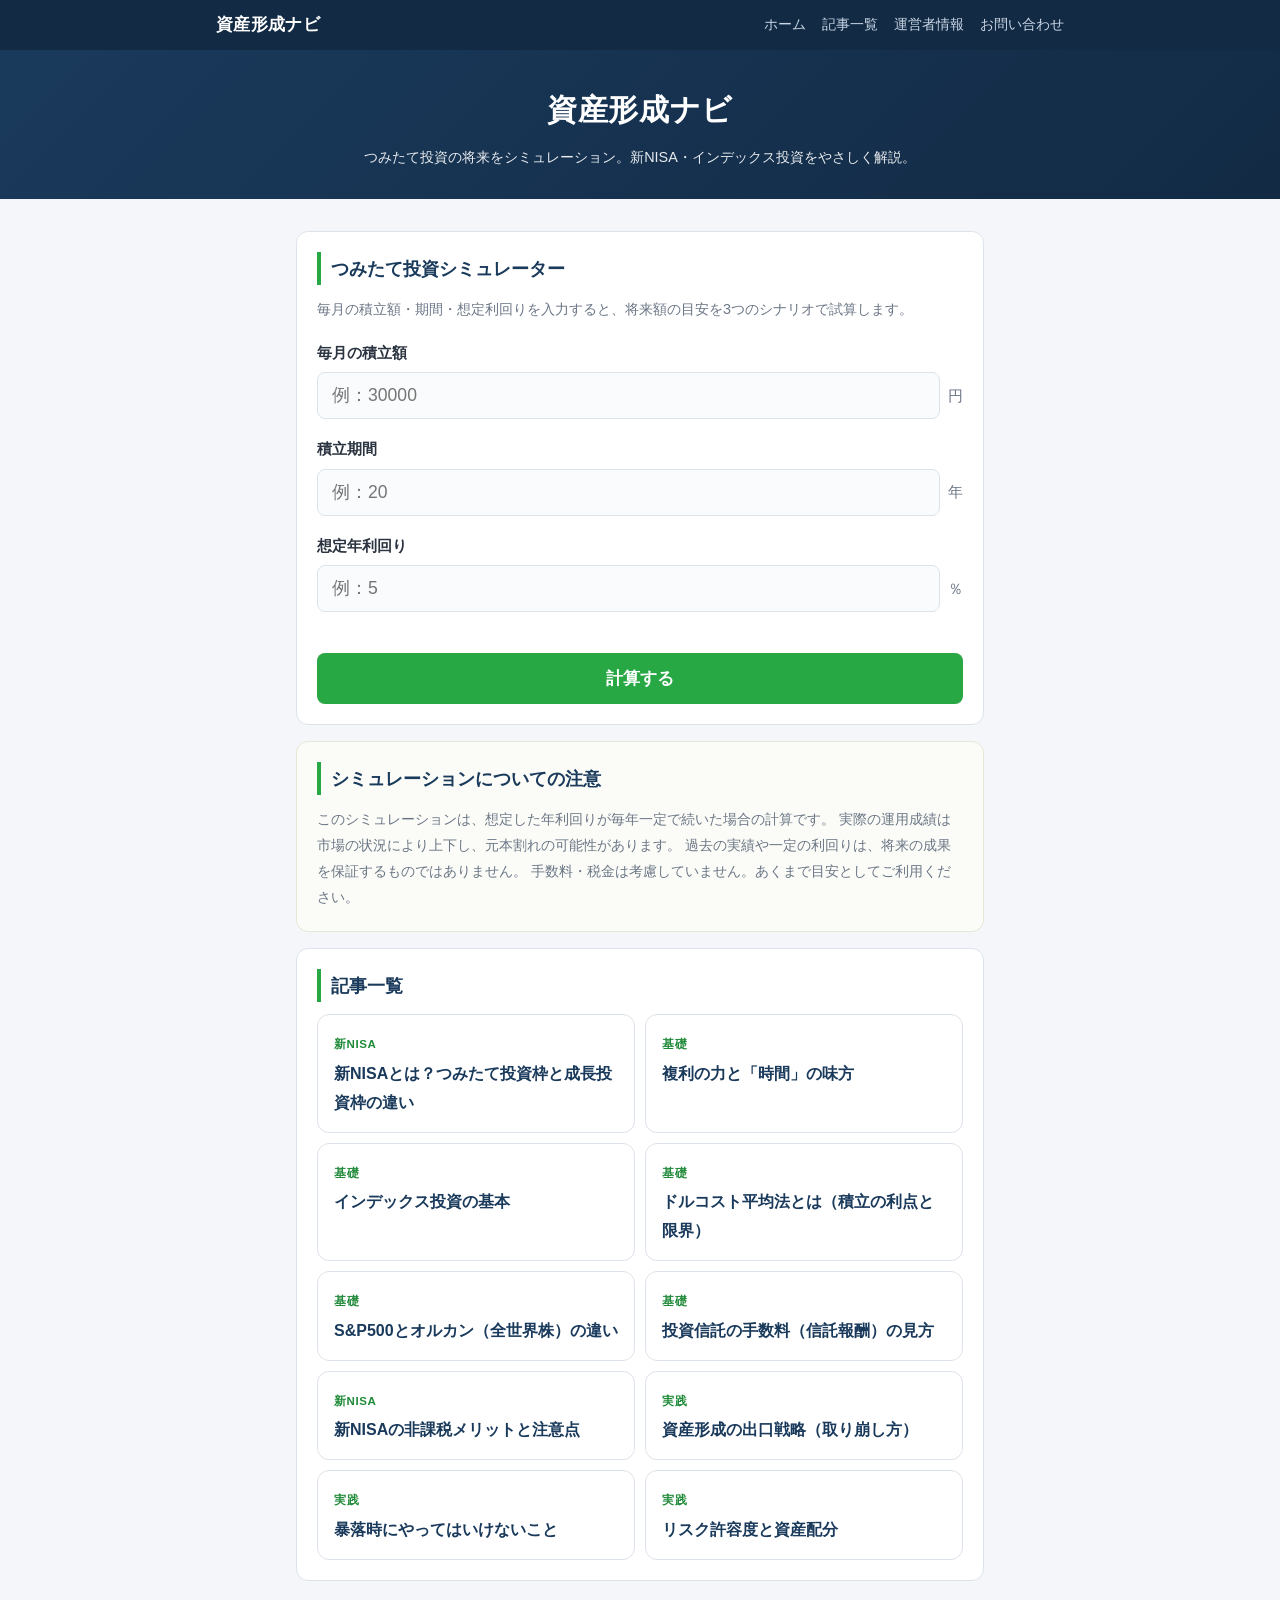
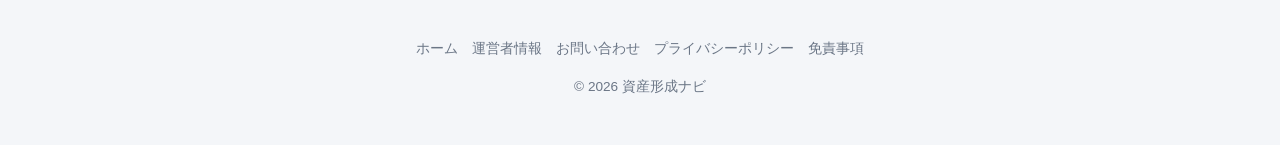
==== index.html @ 5019c0ee "資産形成ナビ 初版 - つみたて投資シミュレーター（複利・3シナリオ・元本割れ等の注意明記） - 新NISA・インデックス投資・資産形成の解説記事10本 - 必須ページ（運営者情報・プライバシーポリシ" ====
<!DOCTYPE html>
<html lang="ja">
<head>
<meta charset="UTF-8">
<meta name="viewport" content="width=device-width, initial-scale=1.0">
<title>資産形成ナビ｜つみたて投資シミュレーターと投資の解説</title>
<meta name="description" content="つみたて投資の将来額を無料でシミュレーション。毎月の積立額・期間・想定利回りを入力するだけで3つのシナリオを試算。新NISA・インデックス投資の基本もやさしく解説します。">
<link rel="stylesheet" href="style.css">
</head>
<body>

<header class="topbar">
  <div class="topbar-inner">
    <a class="site-title" href="index.html">資産形成ナビ</a>
    <nav class="site-nav">
      <a href="index.html">ホーム</a>
      <a href="index.html#articles">記事一覧</a>
      <a href="about.html">運営者情報</a>
      <a href="contact.html">お問い合わせ</a>
    </nav>
  </div>
</header>

<header class="site-header">
  <h1>資産形成ナビ</h1>
  <p class="tagline">つみたて投資の将来をシミュレーション。新NISA・インデックス投資をやさしく解説。</p>
</header>

<main>

  <section class="card form-card">
    <h2>つみたて投資シミュレーター</h2>
    <p class="form-intro">毎月の積立額・期間・想定利回りを入力すると、将来額の目安を3つのシナリオで試算します。</p>
    <form id="sim-form" novalidate>
      <div class="field">
        <label for="monthly">毎月の積立額</label>
        <div class="input-wrap">
          <input type="number" id="monthly" inputmode="numeric" min="1" step="1000" placeholder="例：30000" required>
          <span class="unit">円</span>
        </div>
      </div>
      <div class="field">
        <label for="years">積立期間</label>
        <div class="input-wrap">
          <input type="number" id="years" inputmode="numeric" min="1" step="1" placeholder="例：20" required>
          <span class="unit">年</span>
        </div>
      </div>
      <div class="field">
        <label for="rate">想定年利回り</label>
        <div class="input-wrap">
          <input type="number" id="rate" inputmode="decimal" min="0.1" step="0.1" placeholder="例：5" required>
          <span class="unit">％</span>
        </div>
      </div>
      <p id="form-error" class="form-error" role="alert"></p>
      <button type="submit" id="calc-btn">計算する</button>
    </form>
  </section>

  <section id="result" class="result-area" hidden>
    <h2>シミュレーション結果</h2>
    <div class="result-grid" id="result-cards"></div>
    <p class="result-note">※ 各シナリオの利回りが毎年一定で続いた場合の試算です。</p>
  </section>

  <section class="card disclaimer">
    <h2>シミュレーションについての注意</h2>
    <p>
      このシミュレーションは、想定した年利回りが毎年一定で続いた場合の計算です。
      実際の運用成績は市場の状況により上下し、元本割れの可能性があります。
      過去の実績や一定の利回りは、将来の成果を保証するものではありません。
      手数料・税金は考慮していません。あくまで目安としてご利用ください。
    </p>
  </section>

  <section class="card" id="articles">
    <h2>記事一覧</h2>
    <div class="article-list">
      <a class="article-card" href="article-01-shin-nisa-towa.html"><span class="card-cat">新NISA</span><span class="card-title">新NISAとは？つみたて投資枠と成長投資枠の違い</span></a>
      <a class="article-card" href="article-02-fukuri.html"><span class="card-cat">基礎</span><span class="card-title">複利の力と「時間」の味方</span></a>
      <a class="article-card" href="article-03-index-toushi.html"><span class="card-cat">基礎</span><span class="card-title">インデックス投資の基本</span></a>
      <a class="article-card" href="article-04-dollar-cost.html"><span class="card-cat">基礎</span><span class="card-title">ドルコスト平均法とは（積立の利点と限界）</span></a>
      <a class="article-card" href="article-05-sp500-orukan.html"><span class="card-cat">基礎</span><span class="card-title">S&amp;P500とオルカン（全世界株）の違い</span></a>
      <a class="article-card" href="article-06-shintaku-hoshu.html"><span class="card-cat">基礎</span><span class="card-title">投資信託の手数料（信託報酬）の見方</span></a>
      <a class="article-card" href="article-07-nisa-chuui.html"><span class="card-cat">新NISA</span><span class="card-title">新NISAの非課税メリットと注意点</span></a>
      <a class="article-card" href="article-08-deguchi.html"><span class="card-cat">実践</span><span class="card-title">資産形成の出口戦略（取り崩し方）</span></a>
      <a class="article-card" href="article-09-bouraku.html"><span class="card-cat">実践</span><span class="card-title">暴落時にやってはいけないこと</span></a>
      <a class="article-card" href="article-10-risk-haibun.html"><span class="card-cat">実践</span><span class="card-title">リスク許容度と資産配分</span></a>
    </div>
  </section>

</main>

<footer class="site-footer">
  <nav>
    <a href="index.html">ホーム</a>
    <a href="about.html">運営者情報</a>
    <a href="contact.html">お問い合わせ</a>
    <a href="privacy.html">プライバシーポリシー</a>
    <a href="disclaimer.html">免責事項</a>
  </nav>
  <p>&copy; 2026 資産形成ナビ</p>
</footer>

<script src="script.js"></script>
</body>
</html>
---- style.css ----
:root {
  --navy: #1a3a5c;
  --navy-dark: #122a44;
  --green: #28a745;
  --green-dark: #1f8a38;
  --bg: #f4f6f9;
  --text: #2b3440;
  --muted: #6b7686;
  --border: #dde3ea;
  --radius: 12px;
}

* {
  box-sizing: border-box;
}

body {
  margin: 0;
  font-family: -apple-system, BlinkMacSystemFont, "Segoe UI", "Hiragino Sans", "Noto Sans JP", Meiryo, sans-serif;
  background: var(--bg);
  color: var(--text);
  line-height: 1.8;
}

/* ===== グローバルナビ ===== */
.topbar {
  background: var(--navy-dark);
  color: #fff;
}

.topbar-inner {
  max-width: 880px;
  margin: 0 auto;
  padding: 10px 16px;
  display: flex;
  align-items: center;
  justify-content: space-between;
  flex-wrap: wrap;
  gap: 6px 16px;
}

.site-title {
  color: #fff;
  font-weight: 700;
  font-size: 1.05rem;
  text-decoration: none;
  letter-spacing: 0.02em;
}

.site-nav {
  display: flex;
  flex-wrap: wrap;
  gap: 4px 16px;
}

.site-nav a {
  color: #c8d6e5;
  text-decoration: none;
  font-size: 0.88rem;
}

.site-nav a:hover {
  color: #fff;
}

/* ===== ヒーロー ===== */
.site-header {
  background: linear-gradient(135deg, var(--navy), var(--navy-dark));
  color: #fff;
  padding: 32px 16px 28px;
  text-align: center;
}

.site-header h1 {
  margin: 0 0 8px;
  font-size: 1.5rem;
  letter-spacing: 0.02em;
}

.tagline {
  margin: 0;
  font-size: 0.9rem;
  opacity: 0.9;
}

/* ===== レイアウト・カード ===== */
main {
  max-width: 720px;
  margin: 0 auto;
  padding: 16px;
}

.card {
  background: #fff;
  border: 1px solid var(--border);
  border-radius: var(--radius);
  padding: 20px;
  margin: 16px 0;
}

.card h2 {
  margin: 0 0 12px;
  font-size: 1.15rem;
  color: var(--navy);
  border-left: 4px solid var(--green);
  padding-left: 10px;
}

.form-intro {
  margin: 0 0 16px;
  font-size: 0.9rem;
  color: var(--muted);
}

/* ===== フォーム ===== */
.field {
  margin-bottom: 16px;
}

.field label {
  display: block;
  font-weight: 600;
  font-size: 0.95rem;
  margin-bottom: 6px;
}

.input-wrap {
  display: flex;
  align-items: center;
  gap: 8px;
}

.input-wrap input {
  flex: 1;
  min-width: 0;
  font-size: 1.1rem;
  padding: 12px 14px;
  border: 1.5px solid var(--border);
  border-radius: 8px;
  background: #fafbfc;
}

.input-wrap input:focus {
  outline: none;
  border-color: var(--green);
  background: #fff;
  box-shadow: 0 0 0 3px rgba(40, 167, 69, 0.15);
}

.unit {
  color: var(--muted);
  font-size: 0.95rem;
  white-space: nowrap;
}

.form-error {
  color: #c0392b;
  font-size: 0.9rem;
  min-height: 1.2em;
  margin: 0 0 8px;
}

#calc-btn {
  display: block;
  width: 100%;
  padding: 14px;
  font-size: 1.05rem;
  font-weight: 700;
  color: #fff;
  background: var(--green);
  border: none;
  border-radius: 8px;
  cursor: pointer;
  transition: background 0.2s, transform 0.1s;
}

#calc-btn:hover {
  background: var(--green-dark);
}

#calc-btn:active {
  transform: scale(0.98);
}

/* ===== 結果 ===== */
.result-area {
  margin: 16px 0;
  opacity: 0;
  transform: translateY(12px);
  transition: opacity 0.4s ease, transform 0.4s ease;
}

.result-area.visible {
  opacity: 1;
  transform: translateY(0);
}

.result-area h2 {
  font-size: 1.15rem;
  color: var(--navy);
  border-left: 4px solid var(--green);
  padding-left: 10px;
  margin: 0 0 12px;
}

.result-grid {
  display: grid;
  grid-template-columns: 1fr;
  gap: 12px;
}

.result-card {
  background: #fff;
  border: 1px solid var(--border);
  border-radius: var(--radius);
  padding: 16px;
}

.result-card.highlight {
  border: 2px solid var(--green);
  box-shadow: 0 2px 10px rgba(40, 167, 69, 0.12);
}

.scenario-title {
  margin: 0 0 8px;
  font-size: 0.95rem;
  color: var(--navy);
  font-weight: 700;
}

.fv-label {
  margin: 0;
  font-size: 0.78rem;
  color: var(--muted);
}

.fv-value {
  margin: 0 0 10px;
  font-size: 1.5rem;
  font-weight: 700;
  color: var(--navy);
  line-height: 1.3;
}

.result-card.highlight .fv-value {
  color: var(--green-dark);
  font-size: 1.65rem;
}

/* 元本と運用益の積み上げバー */
.stack-bar {
  display: flex;
  height: 12px;
  border-radius: 6px;
  overflow: hidden;
  background: var(--border);
  margin-bottom: 10px;
}

.principalBar {
  background: var(--navy);
  height: 100%;
}

.gainBar {
  background: var(--green);
  height: 100%;
}

.breakdown {
  margin: 0;
  font-size: 0.85rem;
}

.breakdown-row {
  display: flex;
  justify-content: space-between;
  align-items: baseline;
  gap: 8px;
}

.breakdown dt {
  color: var(--muted);
  display: flex;
  align-items: center;
  gap: 6px;
}

.breakdown dd {
  margin: 0;
  font-weight: 700;
  color: var(--text);
}

.dot {
  display: inline-block;
  width: 9px;
  height: 9px;
  border-radius: 50%;
}

.dot-principal {
  background: var(--navy);
}

.dot-gain {
  background: var(--green);
}

.result-note {
  font-size: 0.8rem;
  color: var(--muted);
  margin: 10px 0 0;
}

/* ===== 注意書き ===== */
.disclaimer {
  background: #fbfcf7;
  border: 1px solid #e3e8d8;
}

.disclaimer p {
  font-size: 0.9rem;
  color: var(--muted);
  margin: 0;
}

/* ===== 広告枠（記事ページ用） ===== */
.ad-area {
  background: #eef1f5;
  border: 1px dashed var(--border);
  border-radius: var(--radius);
  min-height: 90px;
  margin: 16px 0;
  display: flex;
  align-items: center;
  justify-content: center;
}

.ad-label {
  color: #aab3bf;
  font-size: 0.8rem;
  letter-spacing: 0.2em;
}

/* ===== 記事ページ ===== */
.article h1 {
  font-size: 1.4rem;
  color: var(--navy);
  line-height: 1.5;
  margin: 0 0 16px;
  border-bottom: 2px solid var(--green);
  padding-bottom: 12px;
}

.article .lead {
  font-size: 1rem;
  color: var(--text);
}

.article blockquote {
  margin: 14px 0;
  padding: 10px 16px;
  background: #f4f6f9;
  border-left: 4px solid var(--green);
  border-radius: 0 8px 8px 0;
  font-weight: 600;
  color: var(--navy);
}

.article ul {
  padding-left: 1.2em;
}

.article li {
  margin: 4px 0;
}

/* ===== 記事一覧（トップ） ===== */
.article-list {
  display: grid;
  grid-template-columns: 1fr;
  gap: 10px;
}

.article-card {
  display: block;
  background: #fff;
  border: 1px solid var(--border);
  border-radius: var(--radius);
  padding: 14px 16px;
  text-decoration: none;
  color: var(--text);
  transition: border-color 0.2s, transform 0.1s;
}

.article-card:hover {
  border-color: var(--green);
  transform: translateY(-2px);
}

.article-card .card-cat {
  font-size: 0.72rem;
  font-weight: 700;
  color: var(--green-dark);
  letter-spacing: 0.05em;
}

.article-card .card-title {
  display: block;
  font-size: 1rem;
  font-weight: 700;
  color: var(--navy);
  margin-top: 2px;
}

/* ===== フッター ===== */
.site-footer {
  text-align: center;
  padding: 24px 16px 32px;
  color: var(--muted);
  font-size: 0.85rem;
}

.site-footer nav {
  margin-bottom: 10px;
  display: flex;
  flex-wrap: wrap;
  justify-content: center;
  gap: 6px 14px;
}

.site-footer nav a {
  color: var(--muted);
  text-decoration: none;
}

.site-footer nav a:hover {
  color: var(--navy);
  text-decoration: underline;
}

/* ===== レスポンシブ ===== */
@media (min-width: 600px) {
  .site-header h1 {
    font-size: 1.9rem;
  }

  .result-grid {
    grid-template-columns: 1fr 1fr 1fr;
  }

  .article-list {
    grid-template-columns: 1fr 1fr;
  }
}
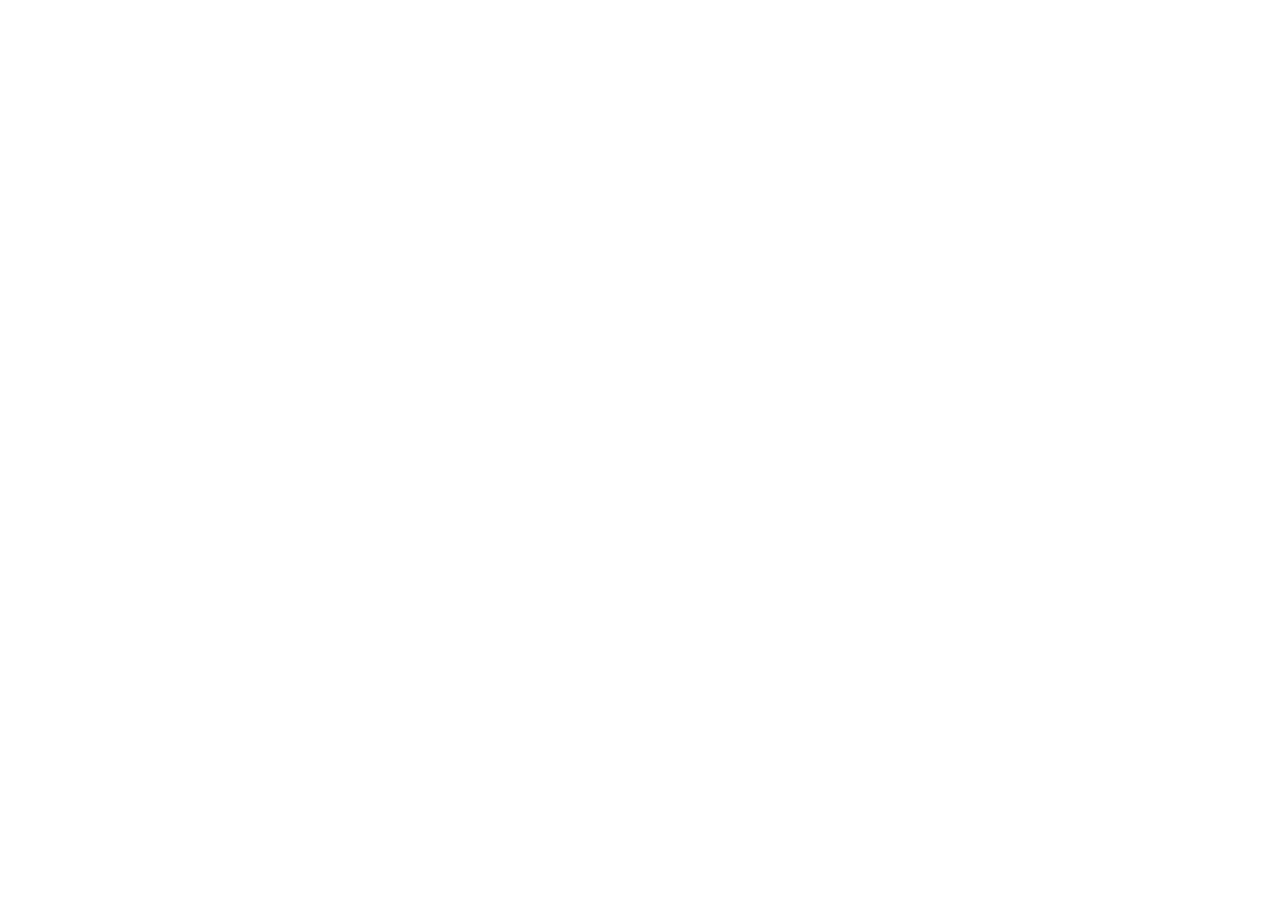
==== commit dd5ba50d: "統合ハブ(2026justeco-crypto.github.io)へ移転：全ページをリダイレクト化" ====
--- a/index.html
+++ b/index.html
@@ -1,108 +1,7 @@
 <!DOCTYPE html>
-<html lang="ja">
-<head>
-<meta charset="UTF-8">
-<meta name="viewport" content="width=device-width, initial-scale=1.0">
-<title>資産形成ナビ｜つみたて投資シミュレーターと投資の解説</title>
-<meta name="description" content="つみたて投資の将来額を無料でシミュレーション。毎月の積立額・期間・想定利回りを入力するだけで3つのシナリオを試算。新NISA・インデックス投資の基本もやさしく解説します。">
-<link rel="stylesheet" href="style.css">
-</head>
-<body>
-
-<header class="topbar">
-  <div class="topbar-inner">
-    <a class="site-title" href="index.html">資産形成ナビ</a>
-    <nav class="site-nav">
-      <a href="index.html">ホーム</a>
-      <a href="index.html#articles">記事一覧</a>
-      <a href="about.html">運営者情報</a>
-      <a href="contact.html">お問い合わせ</a>
-    </nav>
-  </div>
-</header>
-
-<header class="site-header">
-  <h1>資産形成ナビ</h1>
-  <p class="tagline">つみたて投資の将来をシミュレーション。新NISA・インデックス投資をやさしく解説。</p>
-</header>
-
-<main>
-
-  <section class="card form-card">
-    <h2>つみたて投資シミュレーター</h2>
-    <p class="form-intro">毎月の積立額・期間・想定利回りを入力すると、将来額の目安を3つのシナリオで試算します。</p>
-    <form id="sim-form" novalidate>
-      <div class="field">
-        <label for="monthly">毎月の積立額</label>
-        <div class="input-wrap">
-          <input type="number" id="monthly" inputmode="numeric" min="1" step="1000" placeholder="例：30000" required>
-          <span class="unit">円</span>
-        </div>
-      </div>
-      <div class="field">
-        <label for="years">積立期間</label>
-        <div class="input-wrap">
-          <input type="number" id="years" inputmode="numeric" min="1" step="1" placeholder="例：20" required>
-          <span class="unit">年</span>
-        </div>
-      </div>
-      <div class="field">
-        <label for="rate">想定年利回り</label>
-        <div class="input-wrap">
-          <input type="number" id="rate" inputmode="decimal" min="0.1" step="0.1" placeholder="例：5" required>
-          <span class="unit">％</span>
-        </div>
-      </div>
-      <p id="form-error" class="form-error" role="alert"></p>
-      <button type="submit" id="calc-btn">計算する</button>
-    </form>
-  </section>
-
-  <section id="result" class="result-area" hidden>
-    <h2>シミュレーション結果</h2>
-    <div class="result-grid" id="result-cards"></div>
-    <p class="result-note">※ 各シナリオの利回りが毎年一定で続いた場合の試算です。</p>
-  </section>
-
-  <section class="card disclaimer">
-    <h2>シミュレーションについての注意</h2>
-    <p>
-      このシミュレーションは、想定した年利回りが毎年一定で続いた場合の計算です。
-      実際の運用成績は市場の状況により上下し、元本割れの可能性があります。
-      過去の実績や一定の利回りは、将来の成果を保証するものではありません。
-      手数料・税金は考慮していません。あくまで目安としてご利用ください。
-    </p>
-  </section>
-
-  <section class="card" id="articles">
-    <h2>記事一覧</h2>
-    <div class="article-list">
-      <a class="article-card" href="article-01-shin-nisa-towa.html"><span class="card-cat">新NISA</span><span class="card-title">新NISAとは？つみたて投資枠と成長投資枠の違い</span></a>
-      <a class="article-card" href="article-02-fukuri.html"><span class="card-cat">基礎</span><span class="card-title">複利の力と「時間」の味方</span></a>
-      <a class="article-card" href="article-03-index-toushi.html"><span class="card-cat">基礎</span><span class="card-title">インデックス投資の基本</span></a>
-      <a class="article-card" href="article-04-dollar-cost.html"><span class="card-cat">基礎</span><span class="card-title">ドルコスト平均法とは（積立の利点と限界）</span></a>
-      <a class="article-card" href="article-05-sp500-orukan.html"><span class="card-cat">基礎</span><span class="card-title">S&amp;P500とオルカン（全世界株）の違い</span></a>
-      <a class="article-card" href="article-06-shintaku-hoshu.html"><span class="card-cat">基礎</span><span class="card-title">投資信託の手数料（信託報酬）の見方</span></a>
-      <a class="article-card" href="article-07-nisa-chuui.html"><span class="card-cat">新NISA</span><span class="card-title">新NISAの非課税メリットと注意点</span></a>
-      <a class="article-card" href="article-08-deguchi.html"><span class="card-cat">実践</span><span class="card-title">資産形成の出口戦略（取り崩し方）</span></a>
-      <a class="article-card" href="article-09-bouraku.html"><span class="card-cat">実践</span><span class="card-title">暴落時にやってはいけないこと</span></a>
-      <a class="article-card" href="article-10-risk-haibun.html"><span class="card-cat">実践</span><span class="card-title">リスク許容度と資産配分</span></a>
-    </div>
-  </section>
-
-</main>
-
-<footer class="site-footer">
-  <nav>
-    <a href="index.html">ホーム</a>
-    <a href="about.html">運営者情報</a>
-    <a href="contact.html">お問い合わせ</a>
-    <a href="privacy.html">プライバシーポリシー</a>
-    <a href="disclaimer.html">免責事項</a>
-  </nav>
-  <p>&copy; 2026 資産形成ナビ</p>
-</footer>
-
-<script src="script.js"></script>
-</body>
-</html>
+<html lang="ja"><head><meta charset="utf-8">
+<meta http-equiv="refresh" content="0; url=https://2026justeco-crypto.github.io/nisa/">
+<link rel="canonical" href="https://2026justeco-crypto.github.io/nisa/">
+<meta name="robots" content="noindex">
+<title>移転しました</title></head>
+<body><p>このページは新サイトに移転しました。<a href="https://2026justeco-crypto.github.io/nisa/">こちら</a>へ移動します。</p></body></html>
